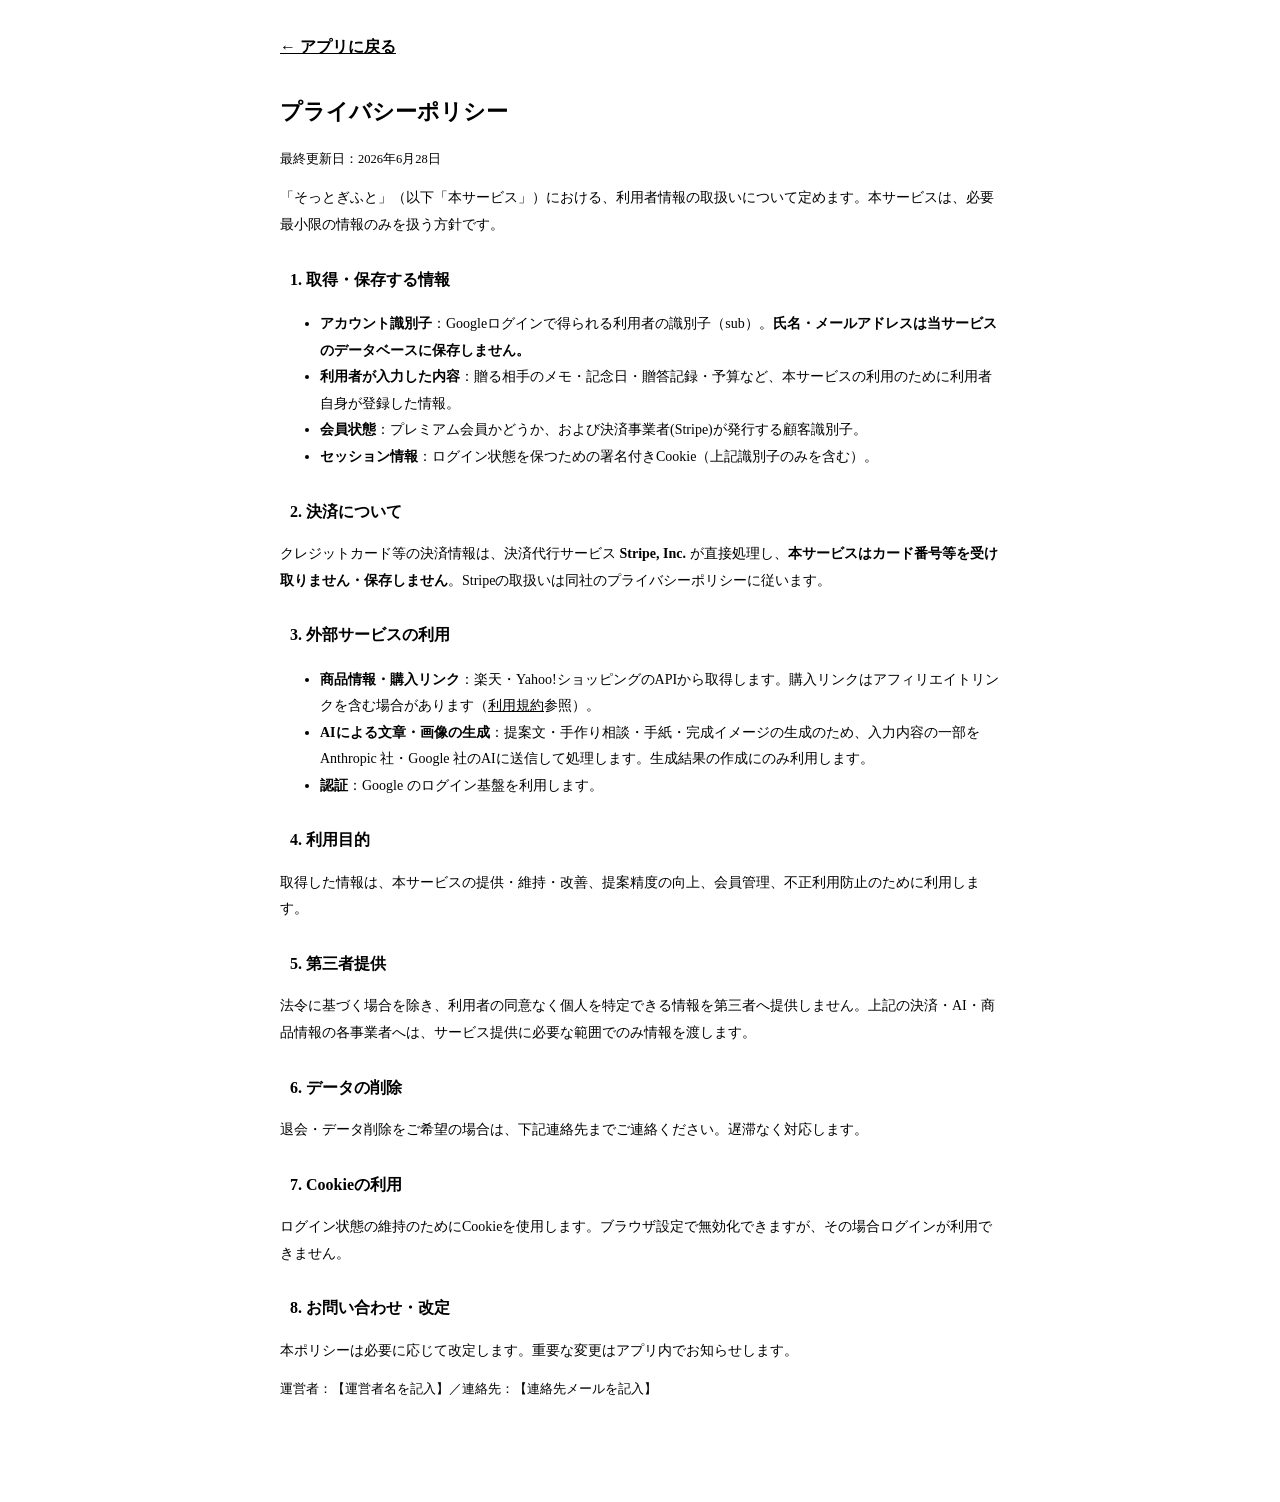
==== frontend/privacy.html @ 0512d103 "B-4 法務ページ" ====
<!DOCTYPE html>
<html lang="ja">
<head>
<meta charset="UTF-8" />
<meta name="viewport" content="width=device-width, initial-scale=1.0, viewport-fit=cover" />
<title>プライバシーポリシー — そっとぎふと</title>
<link rel="stylesheet" href="/styles.css" />
<style>
.legal{max-width:720px;margin:0 auto;padding:24px 18px 80px;line-height:1.9;}
.legal h1{font-size:22px;font-family:var(--serif);color:var(--accent-deep);}
.legal h2{font-size:16px;margin-top:26px;border-left:3px solid var(--accent);padding-left:10px;}
.legal p,.legal li{font-size:14px;color:var(--ink);}
.legal a{color:var(--accent-deep);}
.legal .muted{color:var(--muted);font-size:12.5px;}
.legal .back{display:inline-block;margin-bottom:14px;font-weight:800;}
</style>
</head>
<body>
<div class="legal">
  <a class="back" href="/">← アプリに戻る</a>
  <h1>プライバシーポリシー</h1>
  <p class="muted">最終更新日：2026年6月28日</p>
  <p>「そっとぎふと」（以下「本サービス」）における、利用者情報の取扱いについて定めます。本サービスは、必要最小限の情報のみを扱う方針です。</p>

  <h2>1. 取得・保存する情報</h2>
  <ul>
    <li><b>アカウント識別子</b>：Googleログインで得られる利用者の識別子（sub）。<b>氏名・メールアドレスは当サービスのデータベースに保存しません。</b></li>
    <li><b>利用者が入力した内容</b>：贈る相手のメモ・記念日・贈答記録・予算など、本サービスの利用のために利用者自身が登録した情報。</li>
    <li><b>会員状態</b>：プレミアム会員かどうか、および決済事業者(Stripe)が発行する顧客識別子。</li>
    <li><b>セッション情報</b>：ログイン状態を保つための署名付きCookie（上記識別子のみを含む）。</li>
  </ul>

  <h2>2. 決済について</h2>
  <p>クレジットカード等の決済情報は、決済代行サービス <b>Stripe, Inc.</b> が直接処理し、<b>本サービスはカード番号等を受け取りません・保存しません</b>。Stripeの取扱いは同社のプライバシーポリシーに従います。</p>

  <h2>3. 外部サービスの利用</h2>
  <ul>
    <li><b>商品情報・購入リンク</b>：楽天・Yahoo!ショッピングのAPIから取得します。購入リンクはアフィリエイトリンクを含む場合があります（<a href="/terms.html">利用規約</a>参照）。</li>
    <li><b>AIによる文章・画像の生成</b>：提案文・手作り相談・手紙・完成イメージの生成のため、入力内容の一部を Anthropic 社・Google 社のAIに送信して処理します。生成結果の作成にのみ利用します。</li>
    <li><b>認証</b>：Google のログイン基盤を利用します。</li>
  </ul>

  <h2>4. 利用目的</h2>
  <p>取得した情報は、本サービスの提供・維持・改善、提案精度の向上、会員管理、不正利用防止のために利用します。</p>

  <h2>5. 第三者提供</h2>
  <p>法令に基づく場合を除き、利用者の同意なく個人を特定できる情報を第三者へ提供しません。上記の決済・AI・商品情報の各事業者へは、サービス提供に必要な範囲でのみ情報を渡します。</p>

  <h2>6. データの削除</h2>
  <p>退会・データ削除をご希望の場合は、下記連絡先までご連絡ください。遅滞なく対応します。</p>

  <h2>7. Cookieの利用</h2>
  <p>ログイン状態の維持のためにCookieを使用します。ブラウザ設定で無効化できますが、その場合ログインが利用できません。</p>

  <h2>8. お問い合わせ・改定</h2>
  <p>本ポリシーは必要に応じて改定します。重要な変更はアプリ内でお知らせします。</p>
  <p class="muted">運営者：【運営者名を記入】／連絡先：【連絡先メールを記入】</p>
</div>
</body>
</html>
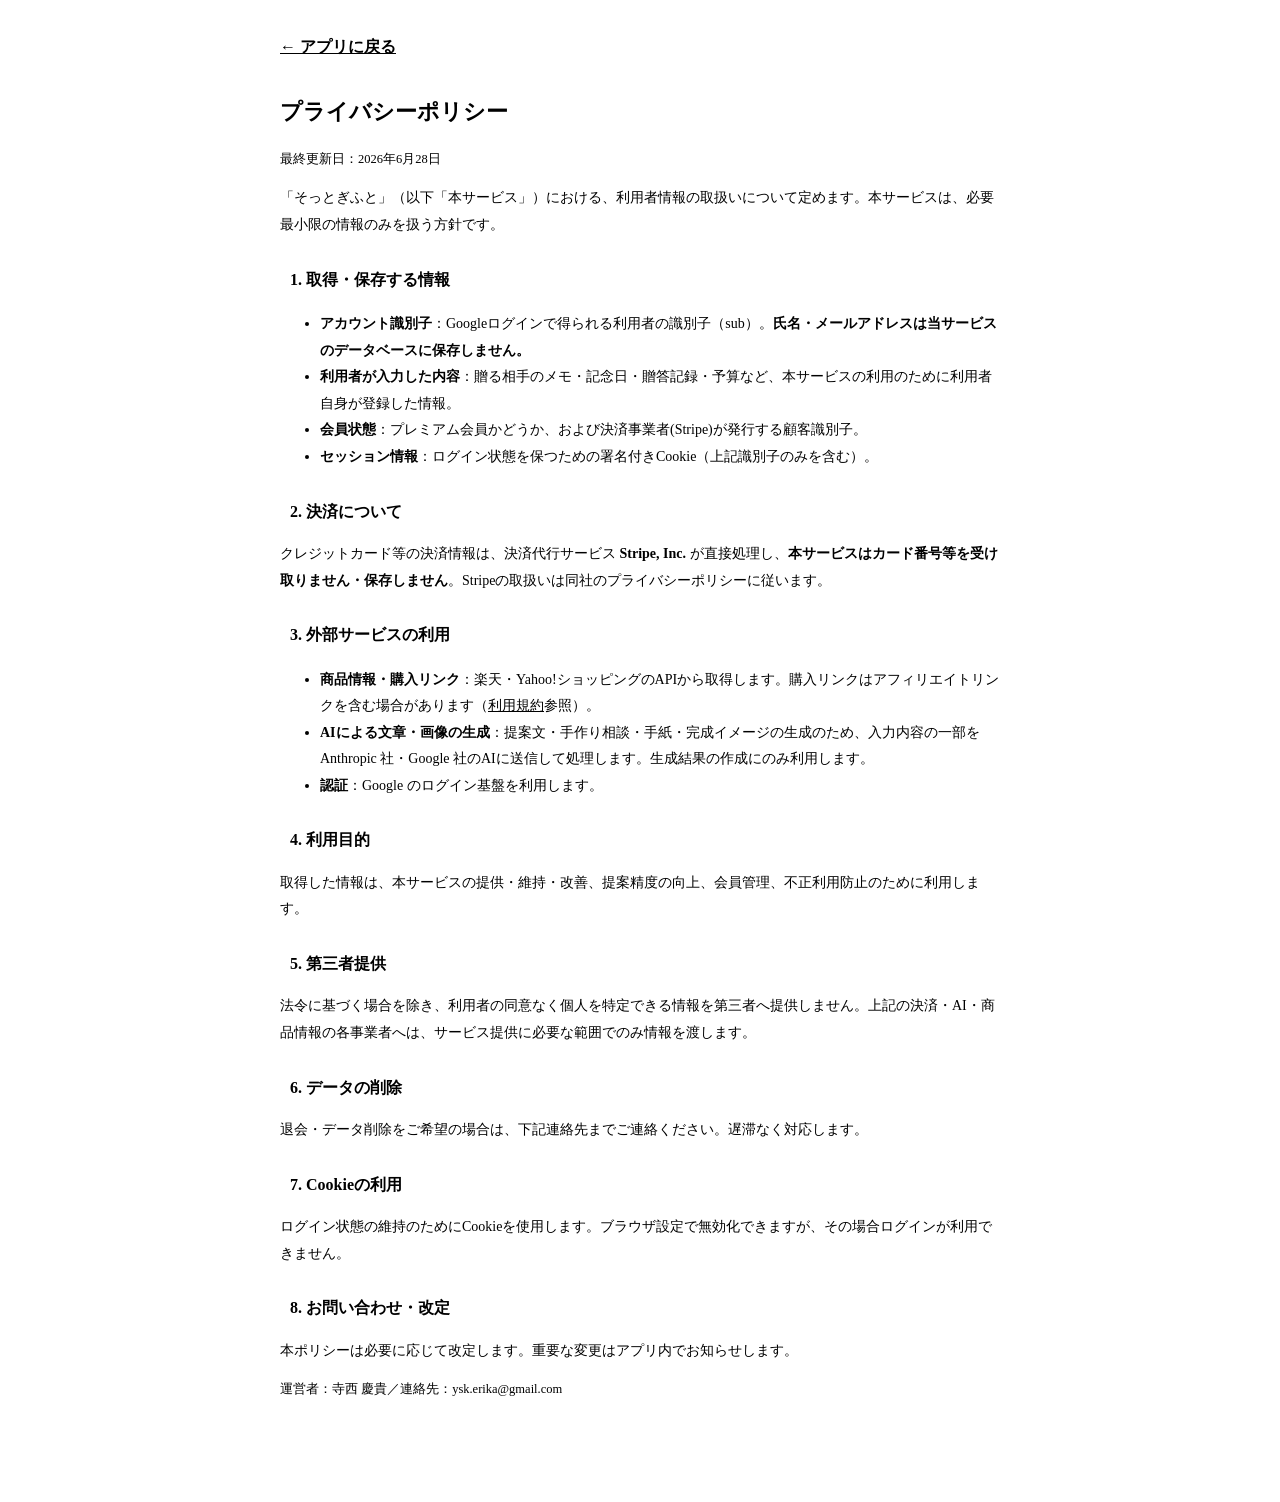
==== commit c52d0948: "運営者情報記入" ====
--- a/frontend/privacy.html
+++ b/frontend/privacy.html
@@ -54,7 +54,7 @@
 
   <h2>8. お問い合わせ・改定</h2>
   <p>本ポリシーは必要に応じて改定します。重要な変更はアプリ内でお知らせします。</p>
-  <p class="muted">運営者：【運営者名を記入】／連絡先：【連絡先メールを記入】</p>
+  <p class="muted">運営者：寺西 慶貴／連絡先：ysk.erika@gmail.com</p>
 </div>
 </body>
 </html>
